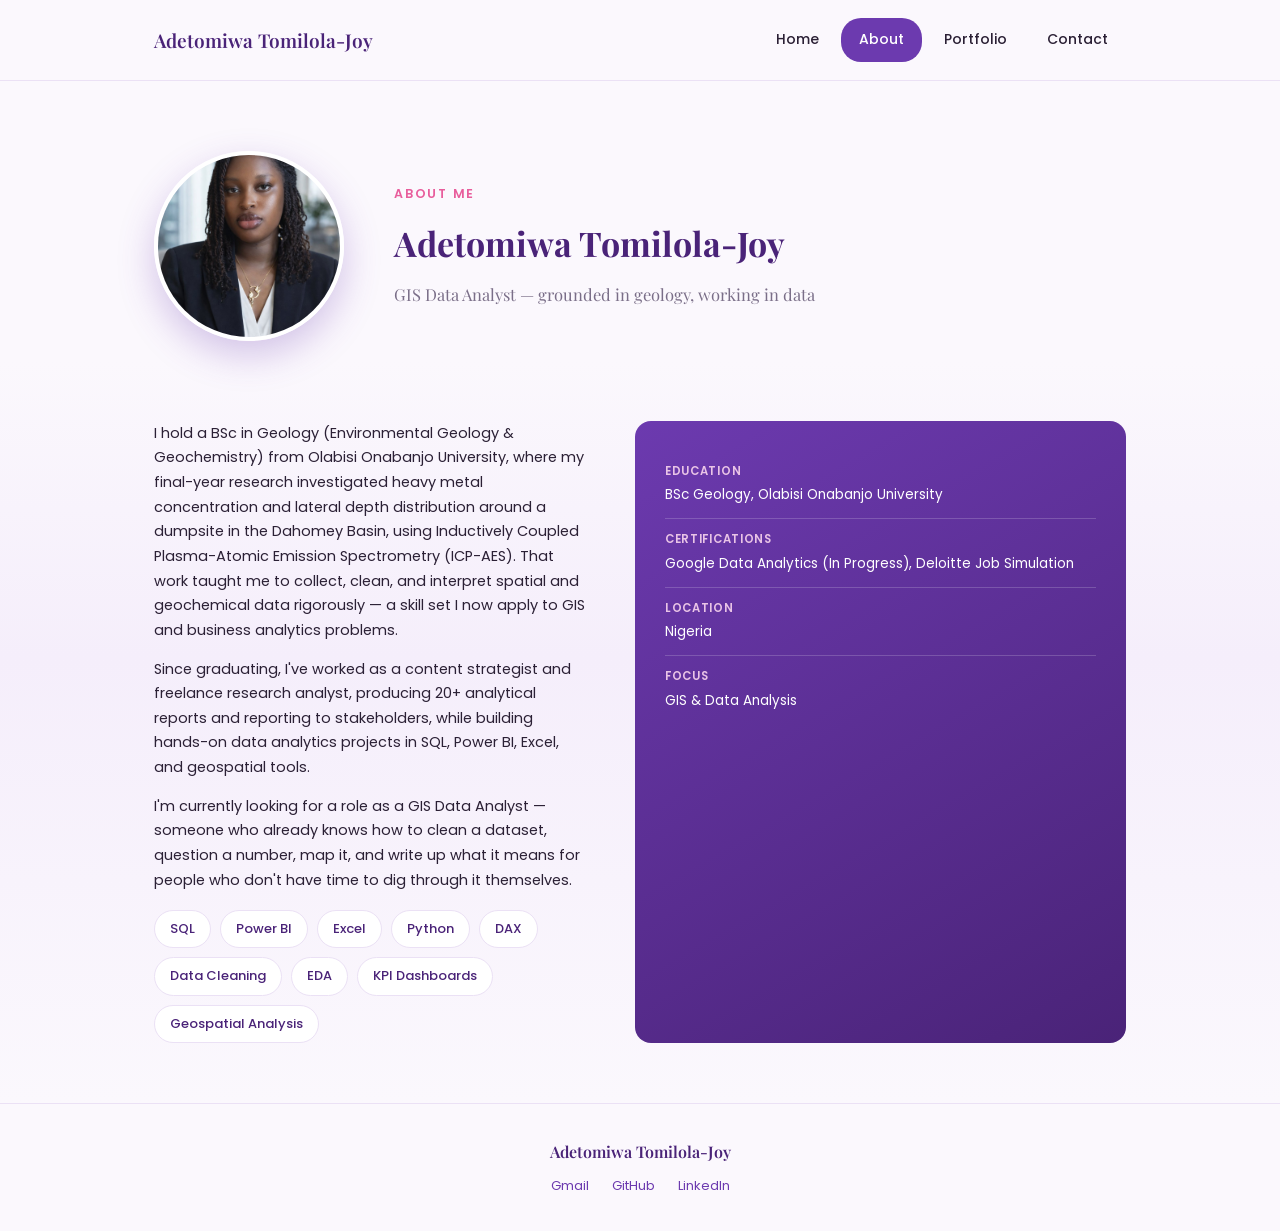
==== about.html @ baf16256 "Add files via upload" ====
<!DOCTYPE html>
<html lang="en">
<head>
<meta charset="UTF-8">
<meta name="viewport" content="width=device-width, initial-scale=1.0">
<title>About | Adetomiwa Tomilola-Joy</title>
<link rel="preconnect" href="https://fonts.googleapis.com">
<link href="https://fonts.googleapis.com/css2?family=Playfair+Display:wght@500;600;700&family=Poppins:wght@300;400;500;600;700&display=swap" rel="stylesheet">
<link rel="stylesheet" href="shared.css">
</head>
<body>

<header>
  <nav>
    <div class="site-title">Adetomiwa Tomilola-Joy</div>
    <button class="menu-toggle" id="menuToggle">&#9776;</button>
    <ul id="navLinks">
      <li><a href="index.html">Home</a></li>
      <li><a href="about.html" class="active">About</a></li>
      <li><a href="portfolio.html">Portfolio</a></li>
      <li><a href="contact.html">Contact</a></li>
    </ul>
  </nav>
</header>

<div id="about-hero">
  <img src="profile.jpg" alt="Adetomiwa Tomilola-Joy">
  <div>
    <div class="eyebrow">About Me</div>
    <h1>Adetomiwa Tomilola-Joy</h1>
    <h2>GIS Data Analyst &mdash; grounded in geology, working in data</h2>
  </div>
</div>

<div class="about-content-wrap">
  <section id="about">
    <div class="about-wrap">
      <div>
        <p>I hold a BSc in Geology (Environmental Geology &amp; Geochemistry) from Olabisi Onabanjo University, where my final-year research investigated heavy metal concentration and lateral depth distribution around a dumpsite in the Dahomey Basin, using Inductively Coupled Plasma-Atomic Emission Spectrometry (ICP-AES). That work taught me to collect, clean, and interpret spatial and geochemical data rigorously &mdash; a skill set I now apply to GIS and business analytics problems.</p>
        <p>Since graduating, I've worked as a content strategist and freelance research analyst, producing 20+ analytical reports and reporting to stakeholders, while building hands-on data analytics projects in SQL, Power BI, Excel, and geospatial tools.</p>
        <p>I'm currently looking for a role as a GIS Data Analyst &mdash; someone who already knows how to clean a dataset, question a number, map it, and write up what it means for people who don't have time to dig through it themselves.</p>
        <div class="skills-list">
          <span>SQL</span><span>Power BI</span><span>Excel</span><span>Python</span>
          <span>DAX</span><span>Data Cleaning</span><span>EDA</span><span>KPI Dashboards</span>
          <span>Geospatial Analysis</span>
        </div>
      </div>
      <div class="about-facts">
        <div><b>Education</b>BSc Geology, Olabisi Onabanjo University</div>
        <div><b>Certifications</b>Google Data Analytics (In Progress), Deloitte Job Simulation</div>
        <div><b>Location</b>Nigeria</div>
        <div><b>Focus</b>GIS &amp; Data Analysis</div>
      </div>
    </div>
  </section>
</div>

<footer>
  <div class="footer-name">Adetomiwa Tomilola-Joy</div>
  <div class="footer-links">
    <a href="mailto:adetomiwatomilolajoy@gmail.com">Gmail</a>
    <a href="https://github.com/Tomilola-Joy?tab=repositories" target="_blank" rel="noopener">GitHub</a>
    <a href="https://www.linkedin.com/in/adetomiwa-tomilola" target="_blank" rel="noopener">LinkedIn</a>
  </div>
</footer>

<script>
  document.getElementById('menuToggle').addEventListener('click', ()=>{
    document.getElementById('navLinks').classList.toggle('open');
  });
</script>

</body>
</html>
---- shared.css ----
:root{
  --violet:#6C3AAF;
  --violet-dark:#4A2378;
  --lilac:#B98CE8;
  --pink:#E85D9C;
  --bg:#FBF8FD;
  --card-bg:#ffffff;
  --text:#2B2035;
  --gray:#7A6E88;
  --border:#EBE1F5;
}
*{margin:0;padding:0;box-sizing:border-box;}
body{
  font-family:'Poppins', sans-serif;
  color:var(--text);
  background:var(--bg);
  line-height:1.7;
  font-size:15px;
}
a{color:var(--violet); text-decoration:none;}
a:hover{color:var(--pink);}
img{max-width:100%; display:block;}
h1,h2,h3,h4{font-family:'Playfair Display', serif;}

/* ===== NAV ===== */
header{
  background:rgba(251,248,253,0.92);
  backdrop-filter:blur(8px);
  border-bottom:1px solid var(--border);
  position:sticky; top:0; z-index:50;
}
nav{
  max-width:1020px; margin:0 auto;
  display:flex; align-items:center; justify-content:space-between;
  padding:18px 24px;
}
nav .site-title{
  font-family:'Playfair Display', serif;
  font-size:19px; font-weight:600; color:var(--violet-dark);
}
nav ul{list-style:none; display:flex; gap:4px;}
nav ul li a{
  display:block; padding:10px 18px; font-size:14px; color:var(--text); font-weight:500;
  border-radius:20px; transition:background .2s, color .2s;
}
nav ul li a:hover, nav ul li a.active{background:var(--violet); color:#fff;}
.menu-toggle{display:none; background:none; border:none; font-size:22px; cursor:pointer; color:var(--violet);}
@media(max-width:720px){
  nav ul{
    display:none; position:absolute; top:62px; left:0; right:0;
    background:#fff; flex-direction:column; border-bottom:1px solid var(--border);
    padding:10px; gap:0;
  }
  nav ul.open{display:flex;}
  nav ul li a{border-radius:8px;}
  .menu-toggle{display:block;}
}

/* ===== PAGE HERO (non-home pages) ===== */
.page-hero{
  max-width:1020px; margin:0 auto;
  padding:60px 24px 20px;
  text-align:center;
}
.page-hero .eyebrow{
  font-size:12.5px; letter-spacing:0.14em; text-transform:uppercase;
  color:var(--pink); font-weight:600; margin-bottom:12px;
}
.page-hero h1{
  font-size:34px; font-weight:700; color:var(--violet-dark); margin-bottom:10px;
}
.page-hero p{
  max-width:520px; margin:0 auto; color:var(--gray); font-size:14.5px;
}

/* ===== HOME HERO ===== */
.hero{
  max-width:1020px; margin:0 auto;
  padding:80px 24px 60px;
  text-align:center;
  position:relative;
}
.hero::before{
  content:'';
  position:absolute; top:-40px; left:50%; transform:translateX(-50%);
  width:600px; height:400px;
  background:radial-gradient(circle, rgba(185,140,232,0.25) 0%, transparent 70%);
  z-index:-1;
}
.hero img{
  width:150px; height:150px; border-radius:50%; object-fit:cover;
  margin:0 auto 26px;
  border:4px solid #fff;
  box-shadow:0 12px 34px rgba(108,58,175,0.28);
}
.hero .eyebrow{
  font-size:12.5px; letter-spacing:0.14em; text-transform:uppercase;
  color:var(--pink); font-weight:600; margin-bottom:14px;
}
.hero h1{
  font-size:42px; font-weight:700; margin-bottom:10px; color:var(--violet-dark);
}
.hero h2{
  font-size:18px; font-weight:400; font-family:'Poppins',sans-serif; color:var(--gray);
  margin-bottom:8px;
}
.hero p.tag{
  max-width:480px; margin:18px auto 0; color:var(--gray); font-size:14.5px;
}
.btn{
  display:inline-block; margin-top:26px;
  background:linear-gradient(120deg, var(--violet), var(--pink));
  color:#fff; padding:12px 30px; border-radius:24px;
  font-weight:600; font-size:14px;
  box-shadow:0 10px 26px rgba(108,58,175,0.28);
  transition:transform .2s, box-shadow .2s;
}
.btn:hover{color:#fff; transform:translateY(-2px); box-shadow:0 14px 32px rgba(108,58,175,0.36);}

/* ===== SECTION ===== */
section{max-width:1020px; margin:0 auto; padding:60px 24px;}
section h3{
  font-size:30px; font-weight:600; color:var(--violet-dark);
  margin-bottom:8px;
}
section > .subhead{
  color:var(--gray); font-size:14.5px; margin-bottom:34px;
}

/* quick links */
.quick-links{list-style:none; margin-bottom:36px; display:flex; flex-wrap:wrap; gap:10px;}
.quick-links li a{
  display:inline-block; background:#fff; border:1px solid var(--border);
  padding:8px 16px; border-radius:20px; font-size:13.5px; font-weight:500; color:var(--violet-dark);
  transition:background .2s, color .2s, border-color .2s;
}
.quick-links li a:hover{background:var(--violet); border-color:var(--violet); color:#fff;}

/* ===== PROJECT CARDS (home teaser) ===== */
.card{
  display:flex; gap:26px; align-items:stretch;
  padding:0; margin-bottom:26px;
  background:var(--card-bg);
  border:1px solid var(--border);
  border-radius:16px;
  overflow:hidden;
  flex-wrap:wrap;
  transition:box-shadow .25s, transform .25s;
}
.card:hover{box-shadow:0 16px 40px rgba(108,58,175,0.14); transform:translateY(-3px);}
.card-banner{
  width:220px; flex-shrink:0;
  display:flex; align-items:center; justify-content:center;
  color:#fff; font-family:'Playfair Display',serif; font-weight:600; font-size:16px; text-align:center;
  padding:20px;
}
.banner-purple{background:linear-gradient(140deg, #6C3AAF, #B98CE8);}
.banner-pink{background:linear-gradient(140deg, #A83279, #E85D9C);}
.card-text{flex:1; min-width:220px; padding:26px 26px 26px 4px;}
.card-text h4{font-size:19px; font-weight:600; margin-bottom:8px; color:var(--text);}
.card-text p{color:var(--gray); font-size:14px; margin-bottom:14px;}
.card-text .tags{display:flex; flex-wrap:wrap; gap:6px; margin-bottom:14px;}
.card-text .tags span{
  background:#F5EEFB; color:var(--violet-dark);
  font-size:11.5px; padding:4px 11px; border-radius:20px; font-weight:500;
}
.card-text a.cta{
  font-weight:600; font-size:13.5px;
  display:inline-flex; align-items:center; gap:6px;
}

/* ===== FULL PROJECT (portfolio page) ===== */
.project-full{
  background:var(--card-bg);
  border:1px solid var(--border);
  border-radius:18px;
  margin-bottom:34px;
  overflow:hidden;
}
.project-full .pf-banner{
  padding:26px 30px;
  color:#fff;
}
.project-full .pf-banner .pf-eyebrow{
  font-size:11.5px; letter-spacing:0.1em; text-transform:uppercase; opacity:0.85; margin-bottom:6px; font-weight:600;
}
.project-full .pf-banner h4{font-size:22px; font-weight:600;}
.pf-banner-1{background:linear-gradient(120deg, #6C3AAF, #4A2378);}
.pf-banner-2{background:linear-gradient(120deg, #A83279, #6C3AAF);}
.project-full .pf-body{padding:28px 30px;}
.project-full .tags{display:flex; flex-wrap:wrap; gap:6px; margin-bottom:20px;}
.project-full .tags span{
  background:#F5EEFB; color:var(--violet-dark);
  font-size:11.5px; padding:4px 11px; border-radius:20px; font-weight:500;
}
.pf-block{margin-bottom:20px;}
.pf-block:last-child{margin-bottom:0;}
.pf-block .pf-label{
  font-size:11px; letter-spacing:0.08em; text-transform:uppercase;
  color:var(--pink); font-weight:600; margin-bottom:8px;
}
.pf-block p{color:var(--text); font-size:14px; margin-bottom:6px;}
.pf-block ul{margin-left:18px; color:var(--text); font-size:14px;}
.pf-block ul li{margin-bottom:6px;}
.pf-links{margin-top:22px; display:flex; gap:20px; flex-wrap:wrap;}
.pf-links a{font-weight:600; font-size:13.5px;}

/* ===== ABOUT ===== */
#about-hero{
  max-width:1020px; margin:0 auto; padding:70px 24px 20px;
  display:flex; gap:50px; align-items:center; flex-wrap:wrap;
}
#about-hero img{
  width:190px; height:190px; border-radius:50%; object-fit:cover;
  border:4px solid #fff; box-shadow:0 14px 36px rgba(108,58,175,0.28);
  flex-shrink:0;
}
#about-hero .eyebrow{
  font-size:12.5px; letter-spacing:0.14em; text-transform:uppercase;
  color:var(--pink); font-weight:600; margin-bottom:10px;
}
#about-hero h1{font-size:34px; font-weight:700; color:var(--violet-dark); margin-bottom:8px;}
#about-hero h2{font-size:16.5px; font-weight:400; color:var(--gray);}

.about-content-wrap{background:linear-gradient(180deg, transparent, #F5EEFB 40%, transparent);}
.about-wrap{display:flex; gap:50px; flex-wrap:wrap;}
.about-wrap > div{flex:1; min-width:260px;}
#about p{margin-bottom:14px; color:var(--text); font-size:14.5px; max-width:520px;}
.skills-list{display:flex; flex-wrap:wrap; gap:9px; margin-top:18px;}
.skills-list span{
  background:#fff; border:1px solid var(--border); color:var(--violet-dark);
  padding:7px 15px; border-radius:20px; font-size:13px; font-weight:500;
}
.about-facts{
  background:linear-gradient(150deg, #6C3AAF, #4A2378);
  color:#fff; border-radius:16px; padding:30px;
}
.about-facts div{padding:11px 0; border-bottom:1px solid rgba(255,255,255,0.18); font-size:13.5px;}
.about-facts div:last-child{border-bottom:none;}
.about-facts b{display:block; color:#E9C4E6; font-size:11.5px; text-transform:uppercase; letter-spacing:0.06em; margin-bottom:3px; font-weight:600;}

/* ===== CONTACT ===== */
#contact{text-align:center;}
.contact-grid{
  display:flex; justify-content:center; gap:18px; flex-wrap:wrap; margin-top:6px;
}
.contact-card{
  background:#fff; border:1px solid var(--border); border-radius:14px;
  padding:26px 34px; min-width:190px;
  transition:box-shadow .2s, transform .2s, border-color .2s;
}
.contact-card:hover{box-shadow:0 14px 32px rgba(108,58,175,0.16); transform:translateY(-3px); border-color:var(--lilac);}
.contact-card .label{font-size:11.5px; color:var(--gray); text-transform:uppercase; letter-spacing:0.06em; margin-bottom:8px;}
.contact-card .value{font-weight:600; font-size:15px; color:var(--violet-dark);}

footer{
  border-top:1px solid var(--border);
  padding:34px 24px; text-align:center;
  font-size:13px; color:var(--gray);
}
footer .footer-name{font-family:'Playfair Display',serif; font-weight:600; color:var(--violet-dark); font-size:16px; margin-bottom:10px;}
footer .footer-links a{margin:0 10px;}

@media(max-width:600px){
  #about-hero{flex-direction:column; text-align:center;}
  .card{flex-direction:column;}
  .card-banner{width:100%;}
}
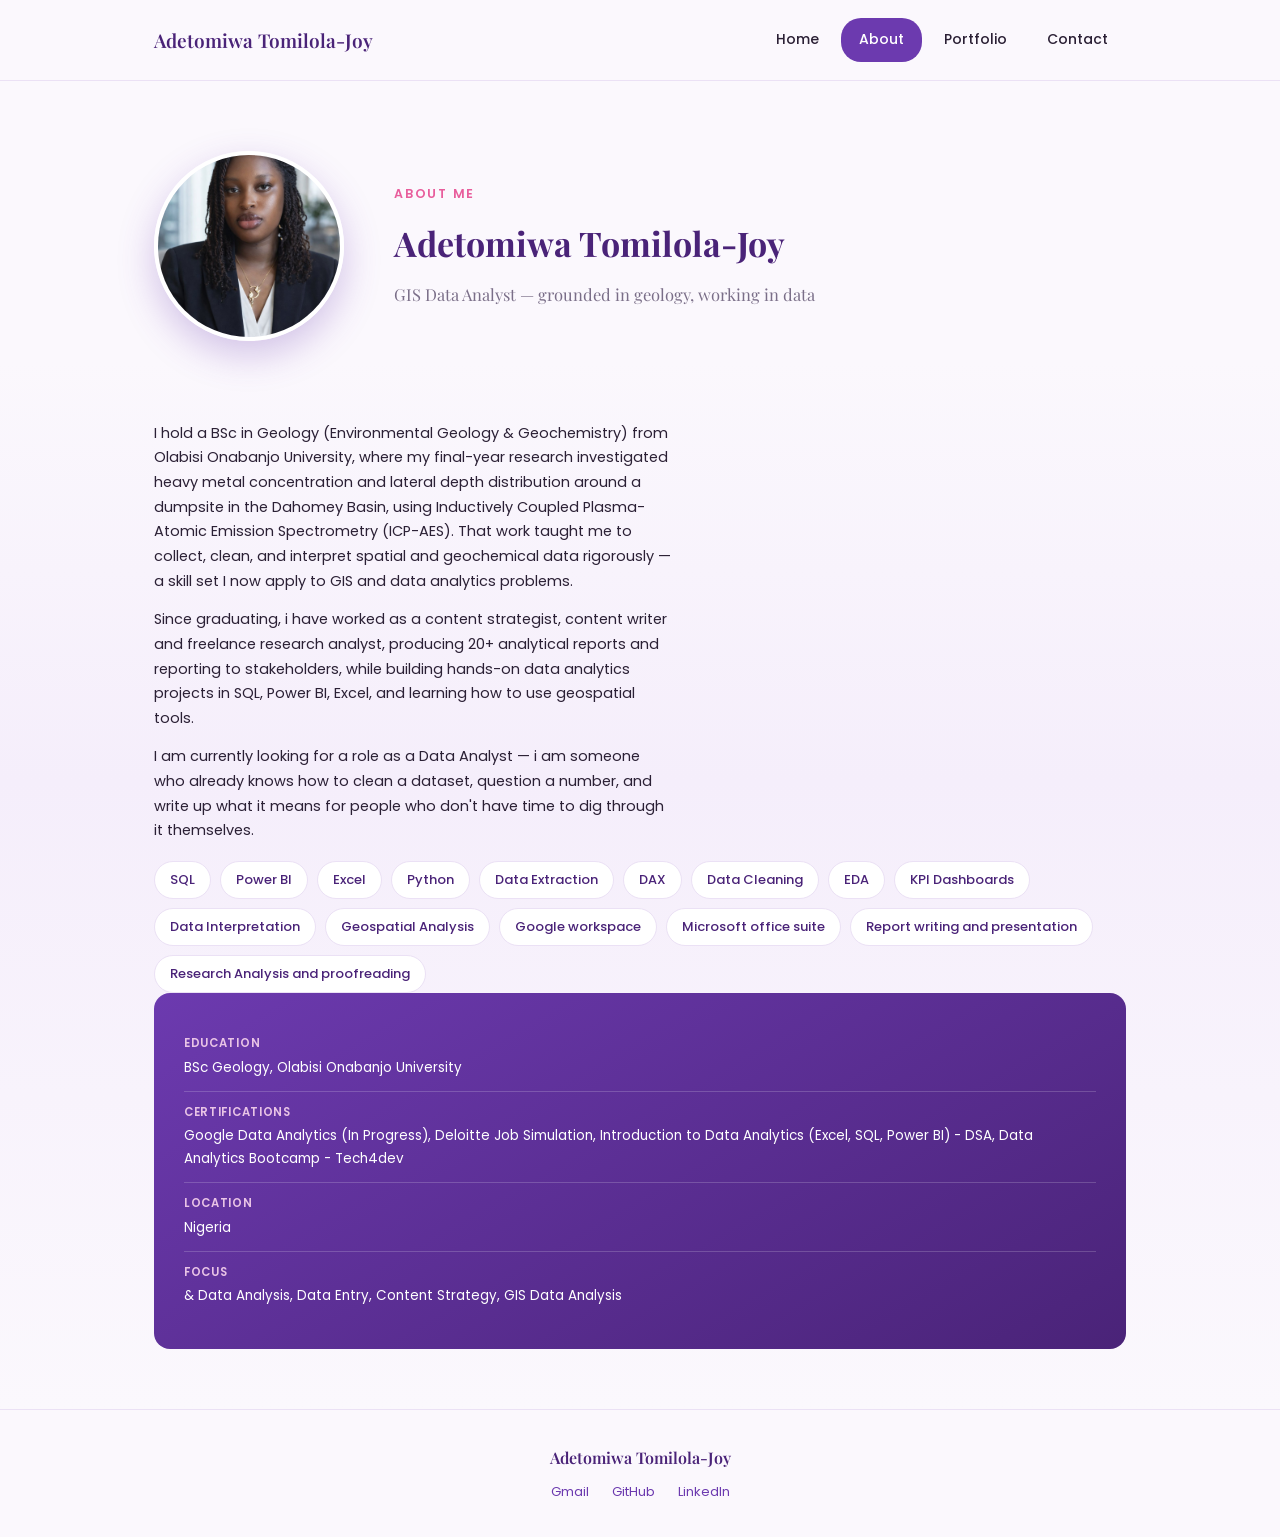
==== commit 39a506b6: "Update about.html" ====
--- a/about.html
+++ b/about.html
@@ -36,20 +36,20 @@
   <section id="about">
     <div class="about-wrap">
       <div>
-        <p>I hold a BSc in Geology (Environmental Geology &amp; Geochemistry) from Olabisi Onabanjo University, where my final-year research investigated heavy metal concentration and lateral depth distribution around a dumpsite in the Dahomey Basin, using Inductively Coupled Plasma-Atomic Emission Spectrometry (ICP-AES). That work taught me to collect, clean, and interpret spatial and geochemical data rigorously &mdash; a skill set I now apply to GIS and business analytics problems.</p>
-        <p>Since graduating, I've worked as a content strategist and freelance research analyst, producing 20+ analytical reports and reporting to stakeholders, while building hands-on data analytics projects in SQL, Power BI, Excel, and geospatial tools.</p>
-        <p>I'm currently looking for a role as a GIS Data Analyst &mdash; someone who already knows how to clean a dataset, question a number, map it, and write up what it means for people who don't have time to dig through it themselves.</p>
+        <p>I hold a BSc in Geology (Environmental Geology &amp; Geochemistry) from Olabisi Onabanjo University, where my final-year research investigated heavy metal concentration and lateral depth distribution around a dumpsite in the Dahomey Basin, using Inductively Coupled Plasma-Atomic Emission Spectrometry (ICP-AES). That work taught me to collect, clean, and interpret spatial and geochemical data rigorously &mdash; a skill set I now apply to GIS and data analytics problems.</p>
+        <p>Since graduating, i have worked as a content strategist, content writer and freelance research analyst, producing 20+ analytical reports and reporting to stakeholders, while building hands-on data analytics projects in SQL, Power BI, Excel, and learning how to use geospatial tools.</p>
+        <p>I am currently looking for a role as a Data Analyst &mdash; i am someone who already knows how to clean a dataset, question a number, and write up what it means for people who don't have time to dig through it themselves.</p>
         <div class="skills-list">
-          <span>SQL</span><span>Power BI</span><span>Excel</span><span>Python</span>
-          <span>DAX</span><span>Data Cleaning</span><span>EDA</span><span>KPI Dashboards</span>
-          <span>Geospatial Analysis</span>
-        </div>
+          <span>SQL</span><span>Power BI</span><span>Excel</span><span>Python</span><span>Data Extraction</span>
+          <span>DAX</span><span>Data Cleaning</span><span>EDA</span><span>KPI Dashboards</span><span>Data Interpretation</span>
+          <span>Geospatial Analysis</span><span>Google workspace</span><span>Microsoft office suite</span><span>Report writing and presentation</span><span>Research Analysis and proofreading</span>
+
       </div>
       <div class="about-facts">
         <div><b>Education</b>BSc Geology, Olabisi Onabanjo University</div>
-        <div><b>Certifications</b>Google Data Analytics (In Progress), Deloitte Job Simulation</div>
+        <div><b>Certifications</b>Google Data Analytics (In Progress), Deloitte Job Simulation, Introduction to Data Analytics (Excel, SQL, Power BI) - DSA, Data Analytics Bootcamp - Tech4dev</div>
         <div><b>Location</b>Nigeria</div>
-        <div><b>Focus</b>GIS &amp; Data Analysis</div>
+        <div><b>Focus</b> &amp; Data Analysis, Data Entry, Content Strategy, GIS Data Analysis</div>
       </div>
     </div>
   </section>
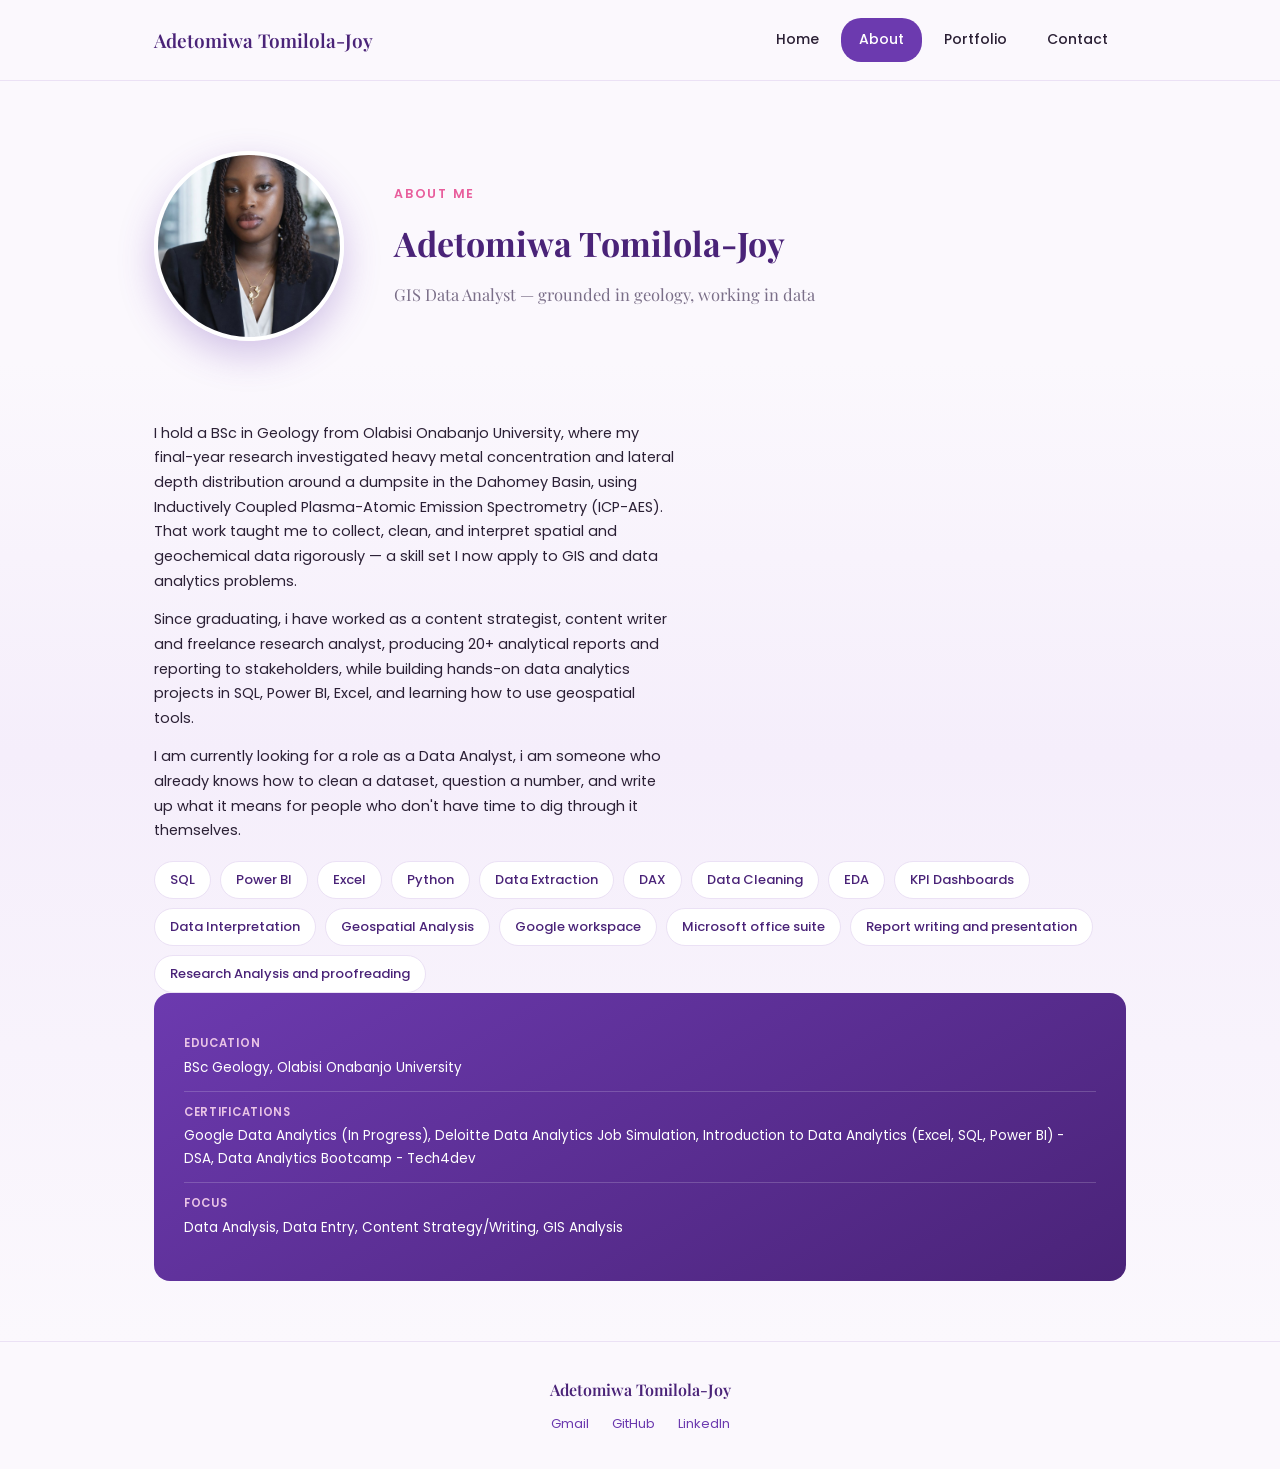
==== commit b036e4ca: "Update about.html" ====
--- a/about.html
+++ b/about.html
@@ -36,9 +36,9 @@
   <section id="about">
     <div class="about-wrap">
       <div>
-        <p>I hold a BSc in Geology (Environmental Geology &amp; Geochemistry) from Olabisi Onabanjo University, where my final-year research investigated heavy metal concentration and lateral depth distribution around a dumpsite in the Dahomey Basin, using Inductively Coupled Plasma-Atomic Emission Spectrometry (ICP-AES). That work taught me to collect, clean, and interpret spatial and geochemical data rigorously &mdash; a skill set I now apply to GIS and data analytics problems.</p>
+        <p>I hold a BSc in Geology from Olabisi Onabanjo University, where my final-year research investigated heavy metal concentration and lateral depth distribution around a dumpsite in the Dahomey Basin, using Inductively Coupled Plasma-Atomic Emission Spectrometry (ICP-AES). That work taught me to collect, clean, and interpret spatial and geochemical data rigorously &mdash; a skill set I now apply to GIS and data analytics problems.</p>
         <p>Since graduating, i have worked as a content strategist, content writer and freelance research analyst, producing 20+ analytical reports and reporting to stakeholders, while building hands-on data analytics projects in SQL, Power BI, Excel, and learning how to use geospatial tools.</p>
-        <p>I am currently looking for a role as a Data Analyst &mdash; i am someone who already knows how to clean a dataset, question a number, and write up what it means for people who don't have time to dig through it themselves.</p>
+        <p>I am currently looking for a role as a Data Analyst, i am someone who already knows how to clean a dataset, question a number, and write up what it means for people who don't have time to dig through it themselves.</p>
         <div class="skills-list">
           <span>SQL</span><span>Power BI</span><span>Excel</span><span>Python</span><span>Data Extraction</span>
           <span>DAX</span><span>Data Cleaning</span><span>EDA</span><span>KPI Dashboards</span><span>Data Interpretation</span>
@@ -47,9 +47,8 @@
       </div>
       <div class="about-facts">
         <div><b>Education</b>BSc Geology, Olabisi Onabanjo University</div>
-        <div><b>Certifications</b>Google Data Analytics (In Progress), Deloitte Job Simulation, Introduction to Data Analytics (Excel, SQL, Power BI) - DSA, Data Analytics Bootcamp - Tech4dev</div>
-        <div><b>Location</b>Nigeria</div>
-        <div><b>Focus</b> &amp; Data Analysis, Data Entry, Content Strategy, GIS Data Analysis</div>
+        <div><b>Certifications</b>Google Data Analytics (In Progress), Deloitte Data Analytics Job Simulation, Introduction to Data Analytics (Excel, SQL, Power BI) - DSA, Data Analytics Bootcamp - Tech4dev</div>
+        <div><b>Focus</b>Data Analysis, Data Entry, Content Strategy/Writing, GIS Analysis</div>
       </div>
     </div>
   </section>
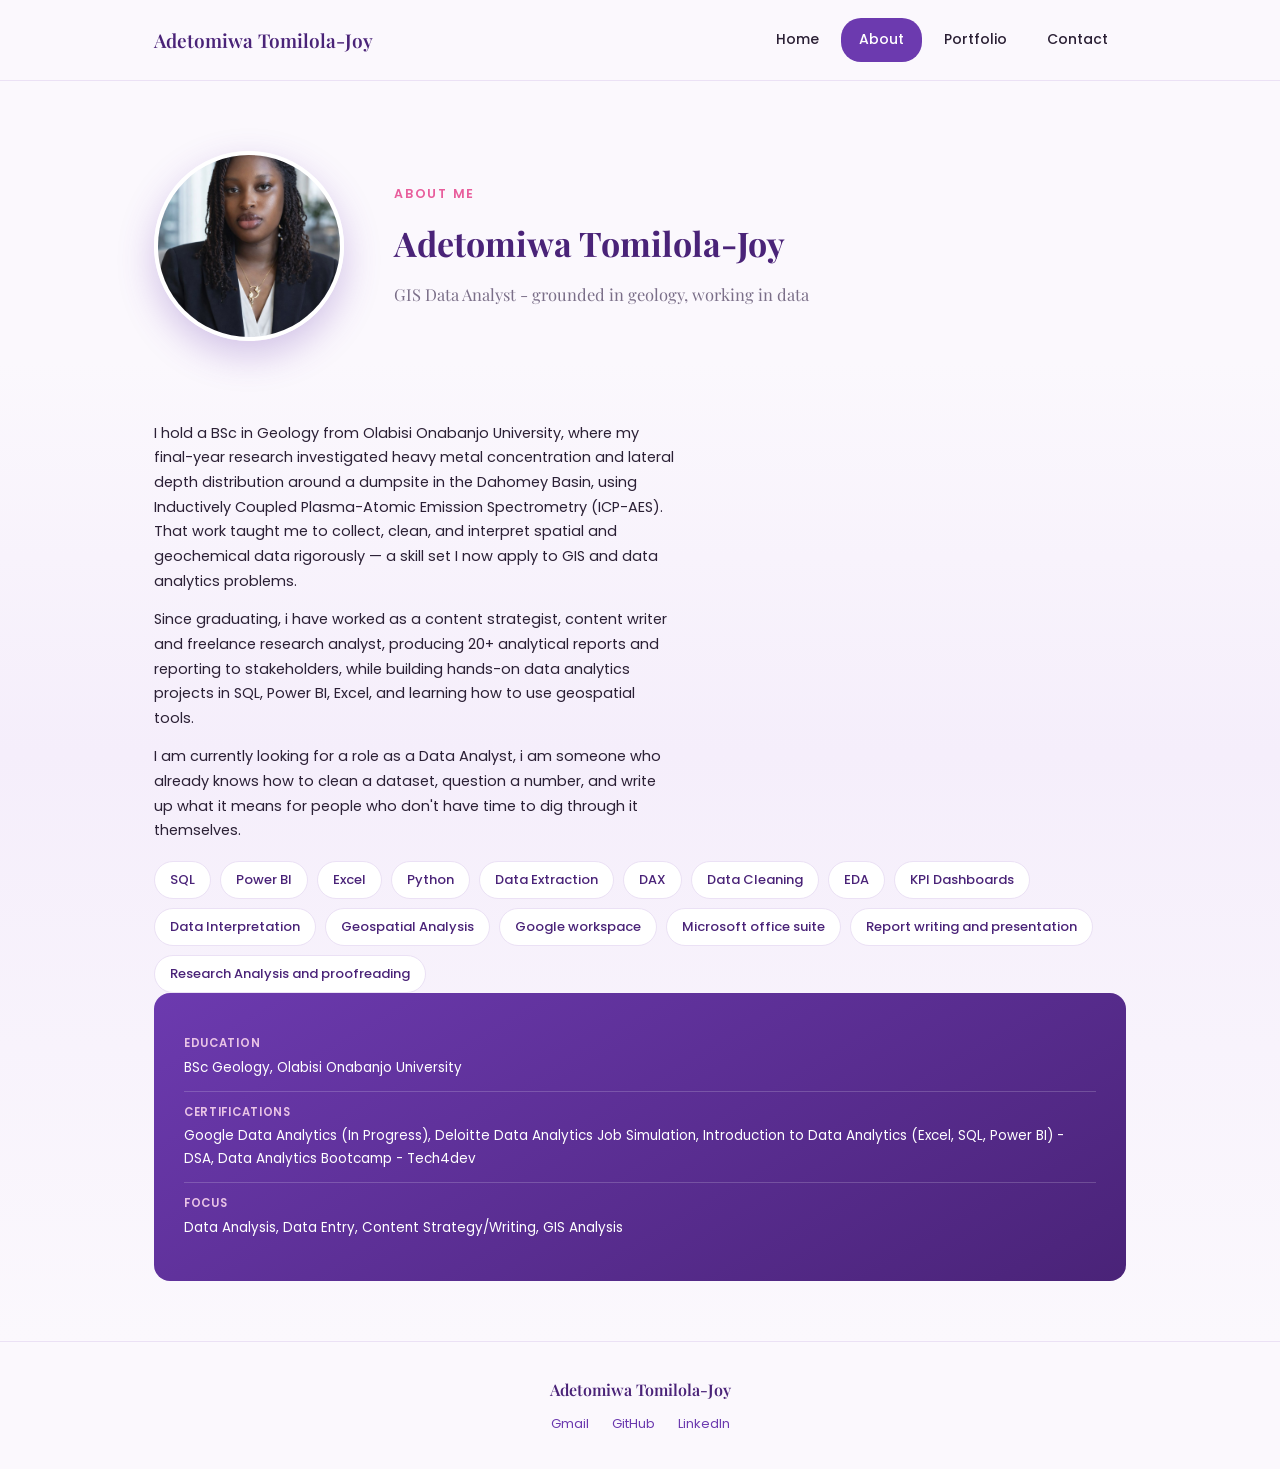
==== commit 12d0c9c4: "Update about.html" ====
--- a/about.html
+++ b/about.html
@@ -28,7 +28,7 @@
   <div>
     <div class="eyebrow">About Me</div>
     <h1>Adetomiwa Tomilola-Joy</h1>
-    <h2>GIS Data Analyst &mdash; grounded in geology, working in data</h2>
+    <h2>GIS Data Analyst - grounded in geology, working in data</h2>
   </div>
 </div>
 
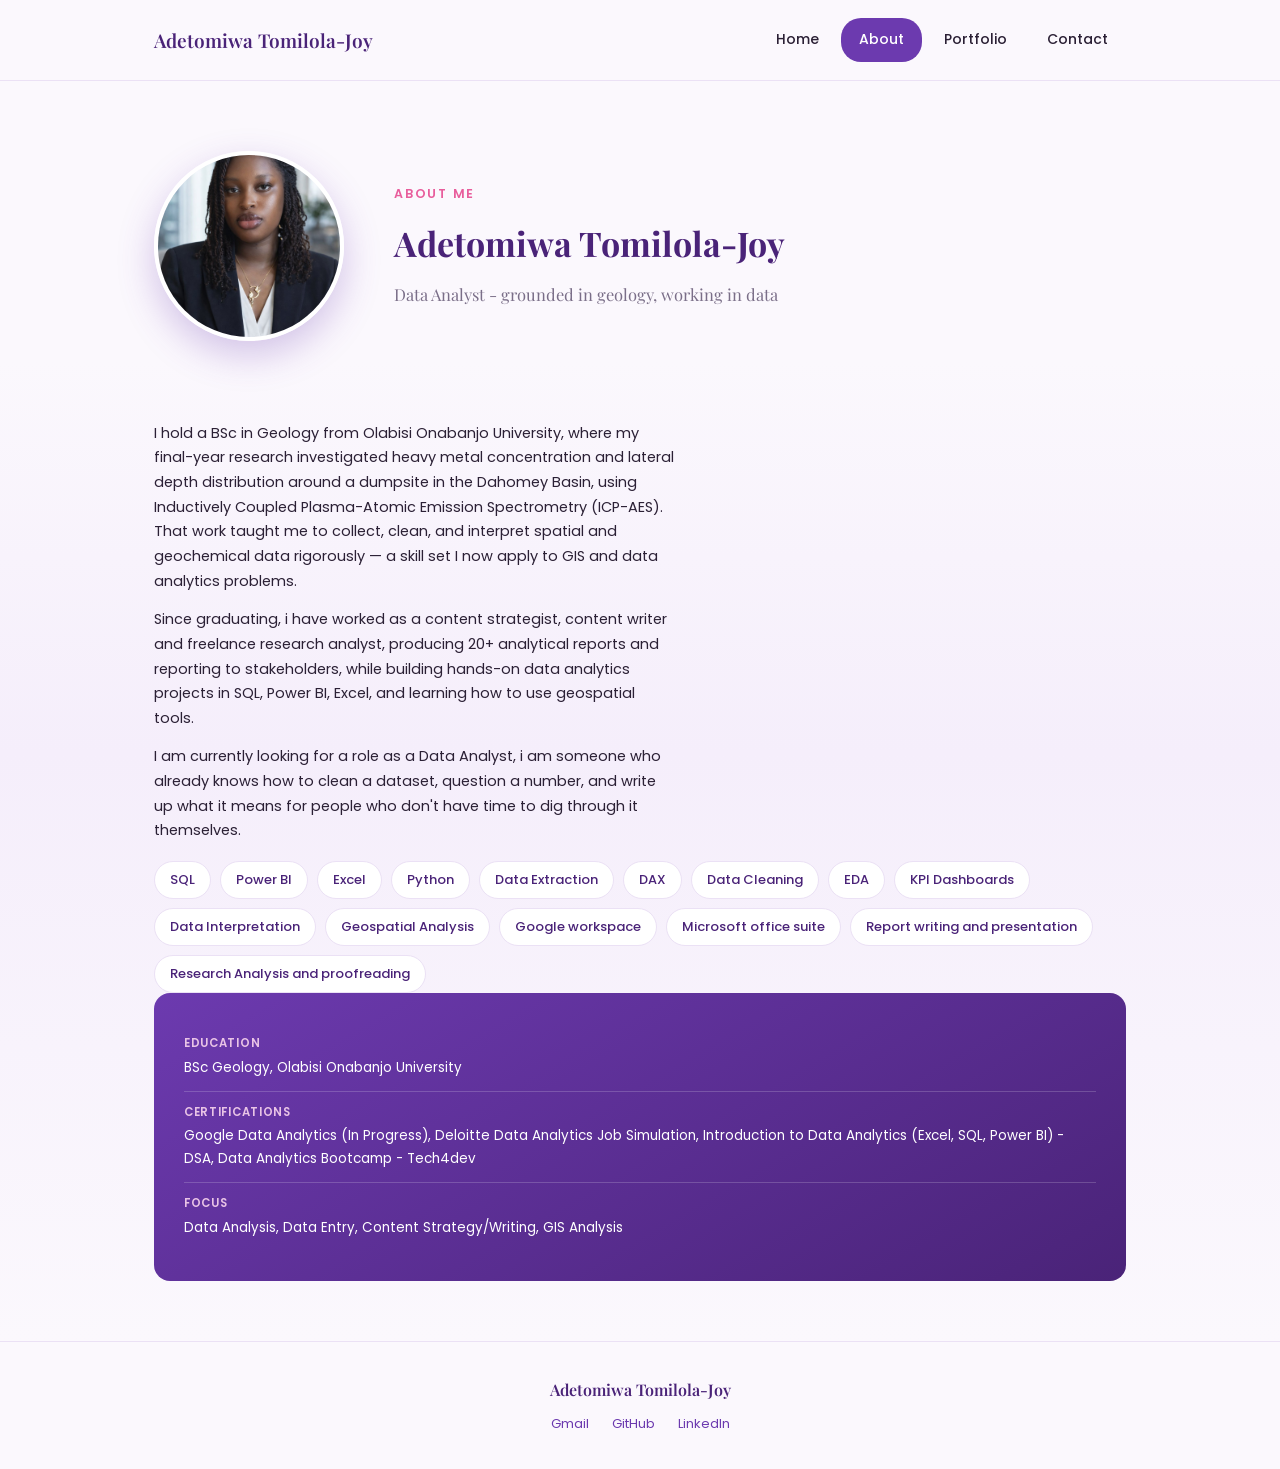
==== commit 7340e583: "Update about.html" ====
--- a/about.html
+++ b/about.html
@@ -28,7 +28,7 @@
   <div>
     <div class="eyebrow">About Me</div>
     <h1>Adetomiwa Tomilola-Joy</h1>
-    <h2>GIS Data Analyst - grounded in geology, working in data</h2>
+    <h2>Data Analyst - grounded in geology, working in data</h2>
   </div>
 </div>
 
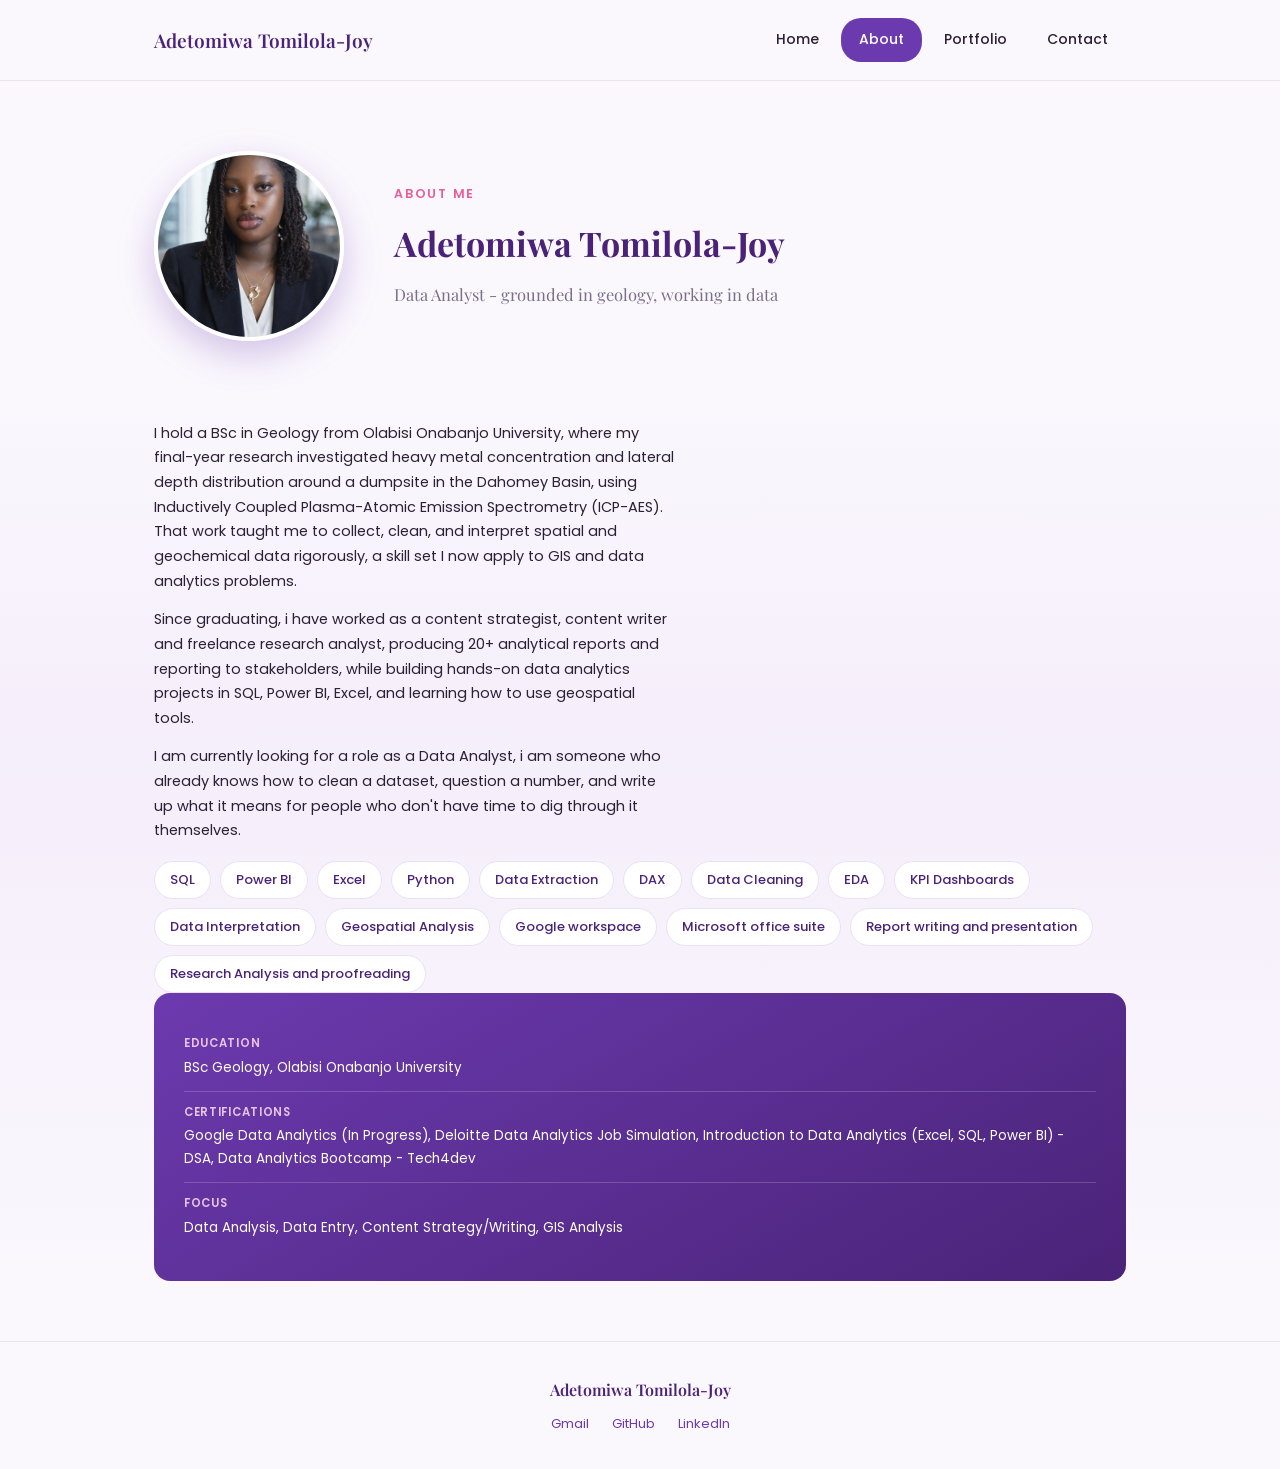
==== commit 92a656eb: "Update about.html" ====
--- a/about.html
+++ b/about.html
@@ -36,7 +36,7 @@
   <section id="about">
     <div class="about-wrap">
       <div>
-        <p>I hold a BSc in Geology from Olabisi Onabanjo University, where my final-year research investigated heavy metal concentration and lateral depth distribution around a dumpsite in the Dahomey Basin, using Inductively Coupled Plasma-Atomic Emission Spectrometry (ICP-AES). That work taught me to collect, clean, and interpret spatial and geochemical data rigorously &mdash; a skill set I now apply to GIS and data analytics problems.</p>
+        <p>I hold a BSc in Geology from Olabisi Onabanjo University, where my final-year research investigated heavy metal concentration and lateral depth distribution around a dumpsite in the Dahomey Basin, using Inductively Coupled Plasma-Atomic Emission Spectrometry (ICP-AES). That work taught me to collect, clean, and interpret spatial and geochemical data rigorously, a skill set I now apply to GIS and data analytics problems.</p>
         <p>Since graduating, i have worked as a content strategist, content writer and freelance research analyst, producing 20+ analytical reports and reporting to stakeholders, while building hands-on data analytics projects in SQL, Power BI, Excel, and learning how to use geospatial tools.</p>
         <p>I am currently looking for a role as a Data Analyst, i am someone who already knows how to clean a dataset, question a number, and write up what it means for people who don't have time to dig through it themselves.</p>
         <div class="skills-list">
